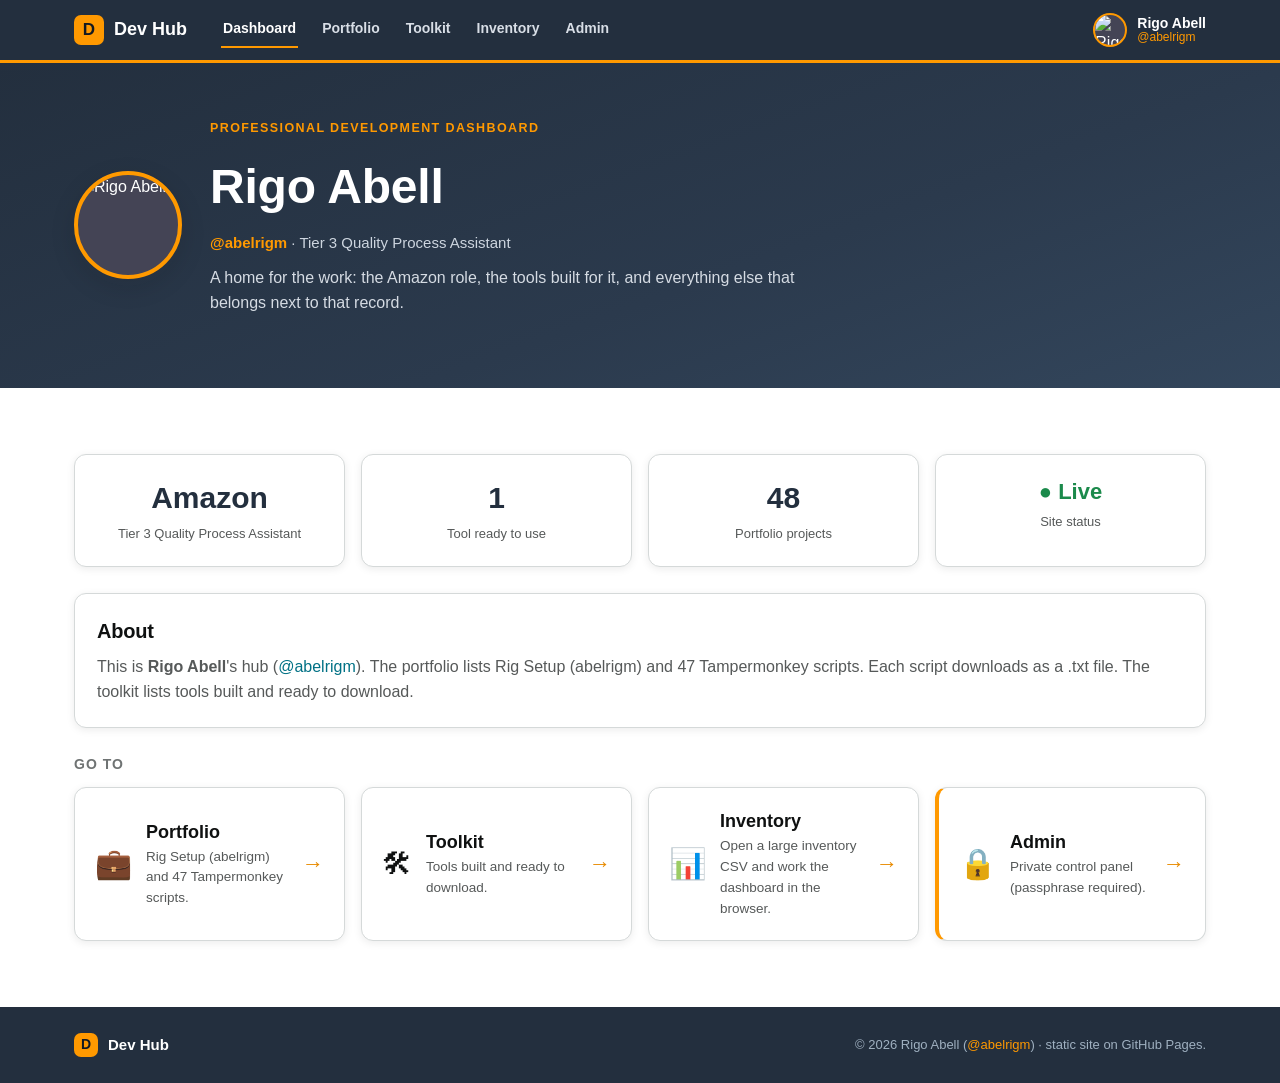
==== docs/index.html @ 84f54b4e "Remove duplicate and older Tampermonkey scripts. Drop the identical FCLM Clock Status Checker export" ====
<!DOCTYPE html>
<html lang="en">
<head>
  <meta charset="UTF-8" />
  <meta name="viewport" content="width=device-width, initial-scale=1.0" />
  <title>Dev Hub &middot; Dashboard</title>
  <meta name="description" content="Work, tools, and notes for Rigo Abell." />
  <link rel="stylesheet" href="assets/styles.css" />
  <link rel="icon" href="data:image/svg+xml,%3Csvg xmlns='http://www.w3.org/2000/svg' viewBox='0 0 100 100'%3E%3Crect width='100' height='100' rx='18' fill='%23232F3E'/%3E%3Ctext x='50' y='68' font-size='58' text-anchor='middle' fill='%23FF9900' font-family='Arial'%3ED%3C/text%3E%3C/svg%3E" />
</head>
<body data-page="index">
  <header class="topnav">
    <div class="topnav-inner">
      <a class="brand" href="index.html"><span class="brand-badge">D</span><span class="brand-text">Dev&nbsp;Hub</span></a>
      <nav class="topnav-links" aria-label="Primary">
        <a data-nav="index" href="index.html">Dashboard</a>
        <a data-nav="portfolio" href="portfolio.html">Portfolio</a>
        <a data-nav="toolkit" href="toolkit.html">Toolkit</a>
        <a data-nav="inventory" href="inventory/">Inventory</a>
        <a data-nav="admin" href="admin.html">Admin</a>
      </nav>
      <div class="identity">
        <img class="id-avatar" data-avatar alt="" />
        <span class="id-meta"><span id="id-name" class="id-name"></span><a id="id-login" class="id-login" href="#" target="_blank" rel="noopener"></a></span>
      </div>
    </div>
  </header>

  <main>
    <section class="dash-hero">
      <div class="container dash-hero-inner">
        <img class="dash-avatar" data-avatar alt="" />
        <div class="dash-id">
          <p class="eyebrow">Professional development dashboard</p>
          <h1><span data-text="name"></span></h1>
          <p class="dash-sub"><a data-href="login" target="_blank" rel="noopener"><span data-text="login"></span></a>
            &middot; <span data-text="role"></span></p>
          <p class="dash-blurb">
            A home for the work: the Amazon role, the tools built for it, and
            everything else that belongs next to that record.
          </p>
        </div>
      </div>
    </section>

    <section class="section">
      <div class="container">
        <div class="quicknums">
          <div class="qn"><span class="qn-num">Amazon</span><span class="qn-label"><span data-text="role"></span></span></div>
          <div class="qn"><span class="qn-num">1</span><span class="qn-label">Tool ready to use</span></div>
          <div class="qn"><span class="qn-num">48</span><span class="qn-label">Portfolio projects</span></div>
          <div class="qn"><span class="qn-num qn-live">&#9679; Live</span><span class="qn-label">Site status</span></div>
        </div>

        <div class="dash-about card">
          <h2>About</h2>
          <p>
            This is <strong data-text="name"></strong>'s hub (<span data-text="login"></span>).
            The portfolio lists Rig Setup (abelrigm) and 47 Tampermonkey scripts. Each script
            downloads as a .txt file. The toolkit lists tools built and ready to
            download.
          </p>
        </div>

        <h2 class="navcards-title">Go to</h2>
        <div class="navcards">
          <a class="navcard" href="portfolio.html">
            <span class="navcard-icon">&#128188;</span>
            <span class="navcard-body"><span class="navcard-name">Portfolio</span>
              <span class="navcard-desc">Rig Setup (abelrigm) and 47 Tampermonkey scripts.</span></span>
            <span class="navcard-go">&rarr;</span>
          </a>
          <a class="navcard" href="toolkit.html">
            <span class="navcard-icon">&#128736;</span>
            <span class="navcard-body"><span class="navcard-name">Toolkit</span>
              <span class="navcard-desc">Tools built and ready to download.</span></span>
            <span class="navcard-go">&rarr;</span>
          </a>
          <a class="navcard" href="inventory/">
            <span class="navcard-icon">&#128202;</span>
            <span class="navcard-body"><span class="navcard-name">Inventory</span>
              <span class="navcard-desc">Open a large inventory CSV and work the dashboard in the browser.</span></span>
            <span class="navcard-go">&rarr;</span>
          </a>
          <a class="navcard navcard-admin" href="admin.html">
            <span class="navcard-icon">&#128274;</span>
            <span class="navcard-body"><span class="navcard-name">Admin</span>
              <span class="navcard-desc">Private control panel (passphrase required).</span></span>
            <span class="navcard-go">&rarr;</span>
          </a>
        </div>
      </div>
    </section>
  </main>

  <footer class="footer">
    <div class="container footer-inner">
      <span class="brand small"><span class="brand-badge">D</span> Dev Hub</span>
      <span class="footer-note">&copy; <span id="year"></span> <span data-text="name"></span> (<span data-text="login"></span>) &middot; static site on GitHub Pages.</span>
    </div>
  </footer>

  <script src="assets/config.js"></script>
  <script src="assets/site.js"></script>
</body>
</html>
---- docs/assets/styles.css ----
:root {
  /* Amazon-corporate palette */
  --ink: #232f3e;          /* squid ink navy */
  --ink-2: #37475a;
  --ink-3: #131a22;
  --orange: #ff9900;
  --orange-600: #e88b00;
  --orange-050: #fff3e0;
  --link: #007185;
  --link-hover: #c7511f;
  --text: #0f1111;
  --muted: #565959;
  --muted-2: #6f7373;
  --line: #d5d9d9;
  --line-2: #e7e9ec;
  --bg: #ffffff;
  --band: #f5f7fa;
  --band-2: #eef1f5;
  --shadow: 0 2px 8px rgba(15, 17, 17, 0.08);
  --shadow-lg: 0 8px 26px rgba(15, 17, 17, 0.12);
  --radius: 12px;
  --maxw: 1180px;
  --font: "Amazon Ember", "Ember", -apple-system, BlinkMacSystemFont, "Segoe UI", Roboto, Helvetica, Arial, sans-serif;
}

* { box-sizing: border-box; }
html { scroll-behavior: smooth; scroll-padding-top: 72px; }
body {
  margin: 0; background: var(--bg); color: var(--text);
  font-family: var(--font); line-height: 1.55; -webkit-font-smoothing: antialiased;
}
h1, h2, h3 { color: var(--text); letter-spacing: -0.2px; }
a { color: var(--link); text-decoration: none; }
a:hover { color: var(--link-hover); text-decoration: underline; }
code {
  font-family: ui-monospace, SFMono-Regular, Menlo, Consolas, monospace;
  background: var(--band-2); padding: 1px 6px; border-radius: 5px; font-size: 0.9em; color: #232f3e;
}
.container { max-width: var(--maxw); margin: 0 auto; padding: 0 24px; }

/* Top nav */
.topnav { position: sticky; top: 0; z-index: 50; background: var(--ink); color: #fff; border-bottom: 3px solid var(--orange); }
.topnav-inner { max-width: var(--maxw); margin: 0 auto; padding: 0 24px; height: 60px; display: flex; align-items: center; gap: 24px; }
.brand { display: flex; align-items: center; gap: 10px; color: #fff; font-weight: 700; font-size: 18px; }
.brand:hover { color: #fff; text-decoration: none; }
.brand-badge {
  display: inline-grid; place-items: center; width: 30px; height: 30px; border-radius: 7px;
  background: var(--orange); color: var(--ink-3); font-weight: 800; font-size: 17px;
}
.brand.small { color: var(--text); font-size: 15px; }
.brand.small .brand-badge { width: 24px; height: 24px; font-size: 14px; }
.topnav-links { display: flex; gap: 22px; margin-left: 10px; }
.topnav-links a { color: #d8dee6; font-size: 14px; font-weight: 600; padding: 6px 2px; border-bottom: 2px solid transparent; }
.topnav-links a:hover { color: #fff; text-decoration: none; border-bottom-color: var(--orange); }
.topnav-links a.active { color: #fff; border-bottom-color: var(--orange); }
.topnav-actions { margin-left: auto; display: flex; align-items: center; gap: 16px; }
.link-muted { color: #d8dee6; font-size: 14px; font-weight: 600; }
.link-muted:hover { color: #fff; text-decoration: none; }

/* Buttons */
.btn {
  display: inline-flex; align-items: center; justify-content: center; gap: 8px;
  font-family: var(--font); font-size: 15px; font-weight: 600; cursor: pointer;
  padding: 11px 20px; border-radius: 999px; border: 1px solid transparent;
  transition: background .15s ease, border-color .15s ease, box-shadow .15s ease, transform .05s ease;
  white-space: nowrap;
}
.btn:hover { text-decoration: none; }
.btn:active { transform: translateY(1px); }
.btn:disabled { opacity: .5; cursor: not-allowed; }
.btn-sm { padding: 8px 14px; font-size: 13.5px; }
.btn-lg { padding: 16px 28px; font-size: 18px; font-weight: 800; }
.btn-primary { background: var(--orange); color: var(--ink-3); border-color: var(--orange-600); box-shadow: var(--shadow); }
.btn-primary:hover { background: var(--orange-600); color: var(--ink-3); }
.btn-secondary { background: #fff; color: var(--ink); border-color: #fff; }
.btn-secondary:hover { background: #f0f2f5; color: var(--ink); }
.btn-outline { background: #fff; color: var(--ink); border-color: var(--line); box-shadow: var(--shadow); }
.btn-outline:hover { border-color: var(--ink-2); color: var(--ink); }

/* Hero */
.hero { background: linear-gradient(160deg, #232f3e 0%, #2b3a4d 60%, #33465c 100%); color: #fff; }
.hero-inner { max-width: var(--maxw); margin: 0 auto; padding: 74px 24px 64px; }
.eyebrow { color: var(--orange); font-weight: 700; text-transform: uppercase; letter-spacing: 1.4px; font-size: 12.5px; margin: 0 0 14px; }
.hero h1 { color: #fff; font-size: clamp(34px, 5.4vw, 60px); line-height: 1.04; margin: 0 0 16px; font-weight: 800; }
.lede { color: #d5dbe3; font-size: clamp(16px, 2vw, 20px); max-width: 680px; margin: 0 0 28px; }
.hero-actions { display: flex; gap: 14px; flex-wrap: wrap; }
.hero-metrics { display: grid; grid-template-columns: repeat(4, minmax(0, 1fr)); gap: 20px; margin: 48px 0 0; padding: 0; max-width: 720px; }
.hero-metrics div { border-left: 3px solid var(--orange); padding-left: 14px; }
.hero-metrics dt { font-size: 30px; font-weight: 800; color: #fff; }
.hero-metrics dd { margin: 2px 0 0; color: #b9c2cd; font-size: 13px; }

/* Sections / bands */
.section { padding: 66px 0; }
.band { padding: 66px 0; background: var(--band); border-top: 1px solid var(--line-2); border-bottom: 1px solid var(--line-2); }
.section-head { margin-bottom: 30px; }
.section-head.center { text-align: center; }
.kicker { display: inline-block; color: var(--orange-600); font-weight: 800; text-transform: uppercase; letter-spacing: 1.2px; font-size: 12px; margin-bottom: 8px; }
.section-head h2 { font-size: clamp(24px, 3.2vw, 34px); margin: 0 0 8px; font-weight: 800; }
.section-head p { color: var(--muted); margin: 0; max-width: 720px; }
.section-head.center p { margin: 0 auto; }

/* Audience triad */
.audience-grid { display: grid; grid-template-columns: repeat(auto-fit, minmax(260px, 1fr)); gap: 18px; }
.audience-card { background: #fff; border: 1px solid var(--line); border-radius: var(--radius); padding: 24px; box-shadow: var(--shadow); transition: box-shadow .15s ease, transform .12s ease; }
.audience-card:hover { box-shadow: var(--shadow-lg); transform: translateY(-2px); }
.au-icon { font-size: 26px; display: inline-block; margin-bottom: 8px; }
.audience-card h3 { margin: 0 0 6px; font-size: 19px; }
.audience-card p { color: var(--muted); font-size: 14.5px; margin: 0 0 14px; }
.link-cta { font-weight: 700; color: var(--link); }

/* Projects */
.project-grid { display: grid; grid-template-columns: repeat(auto-fill, minmax(300px, 1fr)); gap: 18px; }
.project-card { background: #fff; border: 1px solid var(--line); border-radius: var(--radius); padding: 22px; box-shadow: var(--shadow); transition: box-shadow .15s ease, transform .12s ease; }
.project-card:hover { box-shadow: var(--shadow-lg); transform: translateY(-2px); }
.project-card.featured { border-color: var(--orange); box-shadow: 0 0 0 2px var(--orange-050) inset, var(--shadow); }
.project-head { display: flex; align-items: center; justify-content: space-between; margin-bottom: 12px; }
.project-icon { font-size: 28px; }
.project-card h3 { margin: 0 0 8px; font-size: 20px; }
.project-desc { color: var(--muted); font-size: 14.5px; margin: 0 0 14px; }
.impact { margin: 0 0 16px; padding-left: 18px; color: var(--muted); font-size: 14px; }
.impact li { margin: 3px 0; }
.impact strong { color: var(--text); }
.project-actions { display: flex; gap: 10px; }
.status { font-size: 11px; font-weight: 800; letter-spacing: .5px; text-transform: uppercase; padding: 4px 10px; border-radius: 999px; border: 1px solid transparent; }
.status-live { background: #e6f4ea; color: #1b8a4b; border-color: #b7e1c6; }
.status-progress { background: var(--orange-050); color: #b25e00; border-color: #ffd699; }
.status-planned { background: #eef1f5; color: var(--muted); border-color: var(--line); }

/* Milestones */
.milestones { margin-top: 42px; background: #fff; border: 1px solid var(--line); border-radius: var(--radius); padding: 24px; box-shadow: var(--shadow); }
.milestones h3 { margin: 0 0 16px; font-size: 18px; }
.timeline { list-style: none; margin: 0; padding: 0; }
.timeline li { display: flex; gap: 14px; padding: 0 0 18px 4px; position: relative; }
.timeline li:not(:last-child)::before { content: ""; position: absolute; left: 8px; top: 16px; bottom: 0; width: 2px; background: var(--line); }
.tl-dot { flex: 0 0 auto; width: 14px; height: 14px; border-radius: 50%; background: var(--orange); margin-top: 3px; z-index: 1; box-shadow: 0 0 0 3px var(--orange-050); }
.timeline strong { display: block; font-size: 15px; }
.timeline p { margin: 2px 0 0; color: var(--muted); font-size: 14px; }

/* Setup builder */
.card { background: #fff; border: 1px solid var(--line); border-radius: var(--radius); box-shadow: var(--shadow); }
.setup { padding: 20px; }
.install-optional { color: var(--muted); font-size: 13px; margin: 0 2px 8px; }
.work-block { margin-bottom: 32px; }
.portfolio-section { padding-top: 28px; }
.project-item { scroll-margin-top: 76px; background: #fff; border: 1px solid var(--line); border-radius: 12px; box-shadow: var(--shadow); overflow: hidden; }
.project-item.is-open { border-color: var(--orange); box-shadow: 0 0 0 2px var(--orange-050), var(--shadow); }
.project-detail { display: none; padding: 8px 18px 20px; border-top: 1px solid var(--line-2); background: #fff; }
.project-item.is-open .project-detail { display: block; }
.project-detail .rig-panel, .project-detail .setup { margin-top: 12px; }
.project-detail .rig-panel { padding: 8px 0 0; }
.project-detail .setup { padding: 8px 0 0; }
.project-rows { display: flex; flex-direction: column; gap: 10px; }
.project-row {
  display: flex; align-items: center; gap: 16px; width: 100%; text-align: left;
  background: var(--band); border: 0; border-radius: 0; padding: 16px 18px;
  cursor: pointer; font-family: inherit; color: inherit;
}
.project-item.is-open .project-row { background: #fff; }
.project-doc-head { display: flex; align-items: flex-start; justify-content: space-between; gap: 16px; flex-wrap: wrap; }
.project-doc-head h2 { margin: 0 0 6px; font-size: 28px; }
.project-doc-head p { margin: 0; color: var(--muted); max-width: 640px; }
.project-deps { border-top: 1px solid var(--line-2); padding-top: 8px; }
.project-row:hover { background: #eef2f6; }
.project-item.is-open .project-row:hover { background: #fff; }
.project-row-body { flex: 1; min-width: 0; display: flex; flex-direction: column; gap: 2px; }
.project-search { margin: 0 0 8px; }
.project-search input {
  width: 100%; background: #fff; border: 1px solid var(--line); color: var(--text);
  border-radius: 8px; padding: 10px 12px; font-size: 14px; outline: none; font-family: var(--font);
}
.project-search input:focus { border-color: var(--ink-2); box-shadow: 0 0 0 3px rgba(35,47,62,0.08); }
.project-count { margin: 0 0 12px; color: var(--muted); font-size: 13px; }
.project-cat {
  display: block; font-size: 11px; font-weight: 800; letter-spacing: 0.08em;
  text-transform: uppercase; color: var(--orange-600);
}
.project-item.is-filtered { display: none; }
.project-row-name { font-weight: 800; font-size: 18px; }
.project-row-desc { color: var(--muted); font-size: 14px; }
.script-meta { display: grid; gap: 10px; margin: 18px 0 0; }
.script-meta div { display: grid; grid-template-columns: 88px 1fr; gap: 12px; }
.script-meta dt { margin: 0; color: var(--muted-2); font-size: 12px; font-weight: 800; letter-spacing: 0.06em; text-transform: uppercase; }
.script-meta dd { margin: 0; color: var(--text); }
.script-download { margin-top: 22px; display: flex; flex-direction: column; align-items: flex-start; gap: 8px; }
.script-download-note { margin: 0; color: var(--muted); font-size: 13px; max-width: 520px; }
.project-row-go { flex: 0 0 auto; width: 22px; height: 22px; display: grid; place-items: center; }
.project-row-go::before {
  content: ""; width: 8px; height: 8px; border-right: 2.5px solid var(--orange-600); border-bottom: 2.5px solid var(--orange-600);
  transform: rotate(45deg) translateY(-2px); transition: transform .15s ease;
}
.project-item.is-open .project-row-go::before { transform: rotate(-135deg) translateY(-2px); }
.project-empty { color: var(--muted); margin: 18px 0 0; }
.work-block h2 { margin: 0 0 6px; font-size: 22px; }
.work-lead { margin: 0 0 14px; color: var(--muted); max-width: 720px; }
.rig-howto { margin: 8px 0 0; padding-left: 18px; color: var(--text); }
.rig-howto li { margin: 0 0 8px; }
.port-tabs { display: inline-flex; background: var(--band); border: 1px solid var(--line); border-radius: 999px; padding: 4px; gap: 4px; margin: 0 0 18px; }
.port-tab { border: 0; background: transparent; color: var(--muted); padding: 8px 16px; border-radius: 999px; font-weight: 700; font-size: 14px; cursor: pointer; font-family: var(--font); }
.port-tab:hover { color: var(--text); }
.port-tab.active { background: var(--ink); color: #fff; }
.rig-panel {
  display: grid; grid-template-columns: minmax(0, 1.1fr) minmax(280px, 0.9fr);
  gap: 32px; align-items: center; padding: 32px 36px; width: 100%;
}
.rig-panel h2 { margin: 0 0 8px; font-size: 32px; }
.rig-lead { margin: 0; color: var(--muted); font-size: 16px; max-width: 420px; }
.rig-actions { display: flex; flex-direction: column; align-items: flex-start; gap: 16px; }
.rig-next { width: 100%; }
.rig-next-label {
  display: block; margin-bottom: 8px; color: var(--muted-2);
  font-size: 12px; font-weight: 700; letter-spacing: 0.8px; text-transform: uppercase;
}
.rig-command {
  display: block; margin: 0; background: var(--ink); color: #fff;
  border-radius: 10px; padding: 14px 16px;
  font-family: ui-monospace, SFMono-Regular, Menlo, Consolas, monospace;
  font-size: 15px; font-weight: 600; line-height: 1.4;
}
.setup-controls { display: flex; align-items: center; gap: 14px; flex-wrap: wrap; }
.os-toggle { display: inline-flex; background: var(--band); border: 1px solid var(--line); border-radius: 999px; padding: 4px; gap: 4px; }
.os-btn { border: 0; background: transparent; color: var(--muted); padding: 8px 15px; border-radius: 999px; font-weight: 700; font-size: 13px; cursor: pointer; font-family: var(--font); }
.os-btn:hover { color: var(--text); }
.os-btn.active { background: var(--ink); color: #fff; }
.setup-search { flex: 1; min-width: 200px; }
#tool-search { width: 100%; background: #fff; border: 1px solid var(--line); color: var(--text); border-radius: 8px; padding: 10px 12px; font-size: 14px; outline: none; font-family: var(--font); }
#tool-search:focus { border-color: var(--ink-2); box-shadow: 0 0 0 3px rgba(35,47,62,0.08); }
.setup-buttons { display: flex; gap: 8px; }
.os-note { color: var(--muted); font-size: 13px; margin: 12px 2px 0; min-height: 18px; }

.tool-catalog { margin-top: 8px; }
.loading { color: var(--muted); padding: 30px 0; text-align: center; }
.cat-block { margin-top: 22px; }
.cat-block h4 { font-size: 12px; text-transform: uppercase; letter-spacing: 1px; color: var(--muted-2); margin: 0 0 10px; padding-bottom: 6px; border-bottom: 1px solid var(--line-2); }
.tool-grid { display: grid; grid-template-columns: repeat(auto-fill, minmax(240px, 1fr)); gap: 10px; }
.tool {
  display: flex; align-items: flex-start; gap: 10px; background: #fff;
  border: 1px solid var(--line); border-radius: 10px; padding: 11px 12px; cursor: pointer;
  transition: border-color .15s ease, background .15s ease, box-shadow .15s ease;
}
.tool:hover { border-color: var(--ink-2); box-shadow: var(--shadow); }
.tool.selected { border-color: var(--orange); background: var(--orange-050); }
.tool.unavailable { opacity: .45; }
.tool input { margin-top: 3px; width: 16px; height: 16px; accent-color: var(--orange); }
.tool .t-icon { font-size: 18px; }
.tool .t-body { min-width: 0; }
.tool .t-name { font-weight: 700; font-size: 14px; display: block; }
.tool .t-desc { color: var(--muted); font-size: 12px; display: block; }

/* Output */
.output { margin-top: 22px; border-top: 1px solid var(--line-2); padding-top: 18px; }
.output-head { display: flex; align-items: flex-start; justify-content: space-between; gap: 14px; flex-wrap: wrap; }
.output-head h3 { margin: 0; font-size: 18px; }
.output-sub { color: var(--muted); font-size: 13px; margin: 4px 0 0; }
.output-actions { display: flex; gap: 8px; }
.script-preview {
  margin: 14px 0 0; background: var(--ink-3); border: 1px solid var(--ink); border-radius: 10px;
  padding: 16px; overflow: auto; max-height: 380px; color: #e6edf3;
  font-family: ui-monospace, SFMono-Regular, Menlo, Consolas, monospace; font-size: 12.5px; line-height: 1.55; white-space: pre;
}
.output-foot { color: var(--muted); font-size: 13px; margin-top: 12px; }

/* About + footer */
.about p { color: var(--muted); max-width: 780px; font-size: 15.5px; }
.footer { background: var(--ink); color: #cfd6de; margin-top: 0; }
.footer-inner { display: flex; align-items: center; justify-content: space-between; gap: 12px; padding: 26px 24px; }
.footer .brand.small { color: #fff; }
.footer-note { color: #9fb0c0; font-size: 13px; }

/* Toast */
.toast {
  position: fixed; bottom: 24px; left: 50%; transform: translateX(-50%);
  background: var(--ink); color: #fff; padding: 12px 18px; border-radius: 10px;
  box-shadow: var(--shadow-lg); z-index: 60; opacity: 0; pointer-events: none;
  transition: opacity .2s ease, transform .2s ease;
}
.toast.show { opacity: 1; transform: translateX(-50%) translateY(-4px); }

/* Identity in the top nav */
.identity { margin-left: auto; display: flex; align-items: center; gap: 10px; color: #fff; }
.identity:hover { text-decoration: none; }
.id-avatar { width: 34px; height: 34px; border-radius: 50%; border: 2px solid var(--orange); object-fit: cover; background: #445; }
.id-meta { display: flex; flex-direction: column; line-height: 1.15; }
.id-name { font-weight: 700; font-size: 14px; color: #fff; }
.id-login { font-size: 12px; color: var(--orange); }
.id-login:hover { color: #ffc14d; }
.page-hero a, .footer-note a { color: var(--orange); }
.page-hero a:hover, .footer-note a:hover { color: #ffc14d; }

.hidden { display: none !important; }
.eyebrow { color: var(--orange); font-weight: 700; text-transform: uppercase; letter-spacing: 1.4px; font-size: 12.5px; margin: 0 0 12px; }

/* Page hero (secondary pages) */
.page-hero { background: linear-gradient(160deg, #232f3e 0%, #2b3a4d 100%); color: #fff; padding: 48px 0 40px; }
.page-hero h1 { color: #fff; font-size: clamp(28px, 4vw, 44px); margin: 0 0 10px; font-weight: 800; }
.page-hero-sub { color: #d5dbe3; max-width: 720px; margin: 0; font-size: 16px; }
.page-hero .eyebrow { margin-bottom: 10px; }

/* Dashboard hero */
.dash-hero { background: linear-gradient(160deg, #232f3e 0%, #2b3a4d 60%, #33465c 100%); color: #fff; padding: 56px 0; }
.dash-hero-inner { display: flex; align-items: center; gap: 28px; flex-wrap: wrap; }
.dash-avatar { width: 108px; height: 108px; border-radius: 50%; border: 4px solid var(--orange); object-fit: cover; box-shadow: var(--shadow-lg); background: #445; }
.dash-id h1 { color: #fff; font-size: clamp(30px, 4.6vw, 48px); margin: 0 0 6px; font-weight: 800; }
.dash-sub { color: #cdd5df; margin: 0 0 12px; font-size: 15px; }
.dash-sub a { color: var(--orange); font-weight: 700; }
.dash-blurb { color: #d5dbe3; max-width: 620px; margin: 0 0 16px; }
/* Quick numbers */
.quicknums { display: grid; grid-template-columns: repeat(4, minmax(0,1fr)); gap: 16px; }
.qn { background: #fff; border: 1px solid var(--line); border-radius: var(--radius); padding: 20px; box-shadow: var(--shadow); text-align: center; }
.qn-num { display: block; font-size: 30px; font-weight: 800; color: var(--ink); }
.qn-num.qn-live { color: #1b8a4b; font-size: 22px; }
.qn-label { color: var(--muted); font-size: 13px; }

/* Dashboard about + nav cards */
.dash-about { padding: 22px; margin: 26px 0; }
.dash-about h2 { margin: 0 0 8px; font-size: 20px; }
.dash-about p { color: var(--muted); margin: 0; }
.navcards-title { font-size: 14px; text-transform: uppercase; letter-spacing: 1px; color: var(--muted-2); margin: 8px 0 12px; }
.navcards { display: grid; grid-template-columns: repeat(auto-fit, minmax(260px, 1fr)); gap: 16px; }
.navcard { display: flex; align-items: center; gap: 14px; background: #fff; border: 1px solid var(--line); border-radius: var(--radius); padding: 20px; box-shadow: var(--shadow); color: var(--text); transition: box-shadow .15s ease, transform .12s ease, border-color .15s ease; }
.navcard:hover { box-shadow: var(--shadow-lg); transform: translateY(-2px); border-color: var(--ink-2); text-decoration: none; color: var(--text); }
.navcard-icon { font-size: 30px; }
.navcard-body { flex: 1; display: flex; flex-direction: column; }
.navcard-name { font-weight: 800; font-size: 18px; }
.navcard-desc { color: var(--muted); font-size: 13.5px; }
.navcard-go { font-size: 22px; color: var(--orange-600); font-weight: 800; }
.navcard-admin { border-left: 4px solid var(--orange); }

/* Admin */
.admin-gate { max-width: 520px; margin: 0 auto; padding: 34px; text-align: center; }
.lock-emoji { font-size: 40px; display: block; margin-bottom: 6px; }
.admin-gate h2 { margin: 0 0 16px; }
#admin-form { display: flex; gap: 10px; justify-content: center; flex-wrap: wrap; }
#admin-pass { flex: 1; min-width: 220px; background: #fff; border: 1px solid var(--line); border-radius: 8px; padding: 11px 12px; font-size: 15px; font-family: var(--font); }
#admin-pass:focus { border-color: var(--ink-2); box-shadow: 0 0 0 3px rgba(35,47,62,0.08); outline: none; }
.admin-error { color: #c7511f; font-weight: 700; min-height: 20px; margin: 12px 0 0; }
.admin-panel { }
.admin-bar { display: flex; align-items: center; justify-content: space-between; margin-bottom: 18px; }
.admin-ok { color: #1b8a4b; font-weight: 800; }
.admin-grid { display: grid; grid-template-columns: repeat(auto-fill, minmax(200px, 1fr)); gap: 14px; }
.admin-tile { display: flex; align-items: center; gap: 12px; background: #fff; border: 1px solid var(--line); border-radius: var(--radius); padding: 18px; box-shadow: var(--shadow); font-weight: 700; color: var(--text); transition: box-shadow .15s ease, transform .12s ease, border-color .15s ease; }
.admin-tile span { font-size: 22px; }
.admin-tile:hover { box-shadow: var(--shadow-lg); transform: translateY(-2px); border-color: var(--ink-2); text-decoration: none; color: var(--text); }
.admin-notes { margin-top: 20px; padding: 20px; }
.admin-notes-head { display: flex; align-items: center; justify-content: space-between; }
.admin-notes-head h3 { margin: 0; }
.notes-status { color: #1b8a4b; font-size: 13px; }
.notes-hint { color: var(--muted); font-size: 13px; margin: 4px 0 10px; }
#admin-notes { width: 100%; border: 1px solid var(--line); border-radius: 10px; padding: 12px; font-family: ui-monospace, Menlo, monospace; font-size: 14px; resize: vertical; }
#admin-notes:focus { border-color: var(--ink-2); box-shadow: 0 0 0 3px rgba(35,47,62,0.08); outline: none; }

@media (max-width: 780px) {
  .topnav-inner { height: auto; min-height: 60px; flex-wrap: wrap; padding-top: 8px; padding-bottom: 8px; }
  .topnav-links { order: 3; flex: 1 0 100%; margin: 2px 0 0; overflow-x: auto; }
  .rig-panel { grid-template-columns: 1fr; padding: 22px; gap: 20px; }
  .rig-panel h2 { font-size: 26px; }
  .hero-metrics { grid-template-columns: repeat(2, 1fr); }
  .quicknums { grid-template-columns: repeat(2, 1fr); }
  .footer-inner { flex-direction: column; align-items: flex-start; }
  .id-meta { display: none; }
}
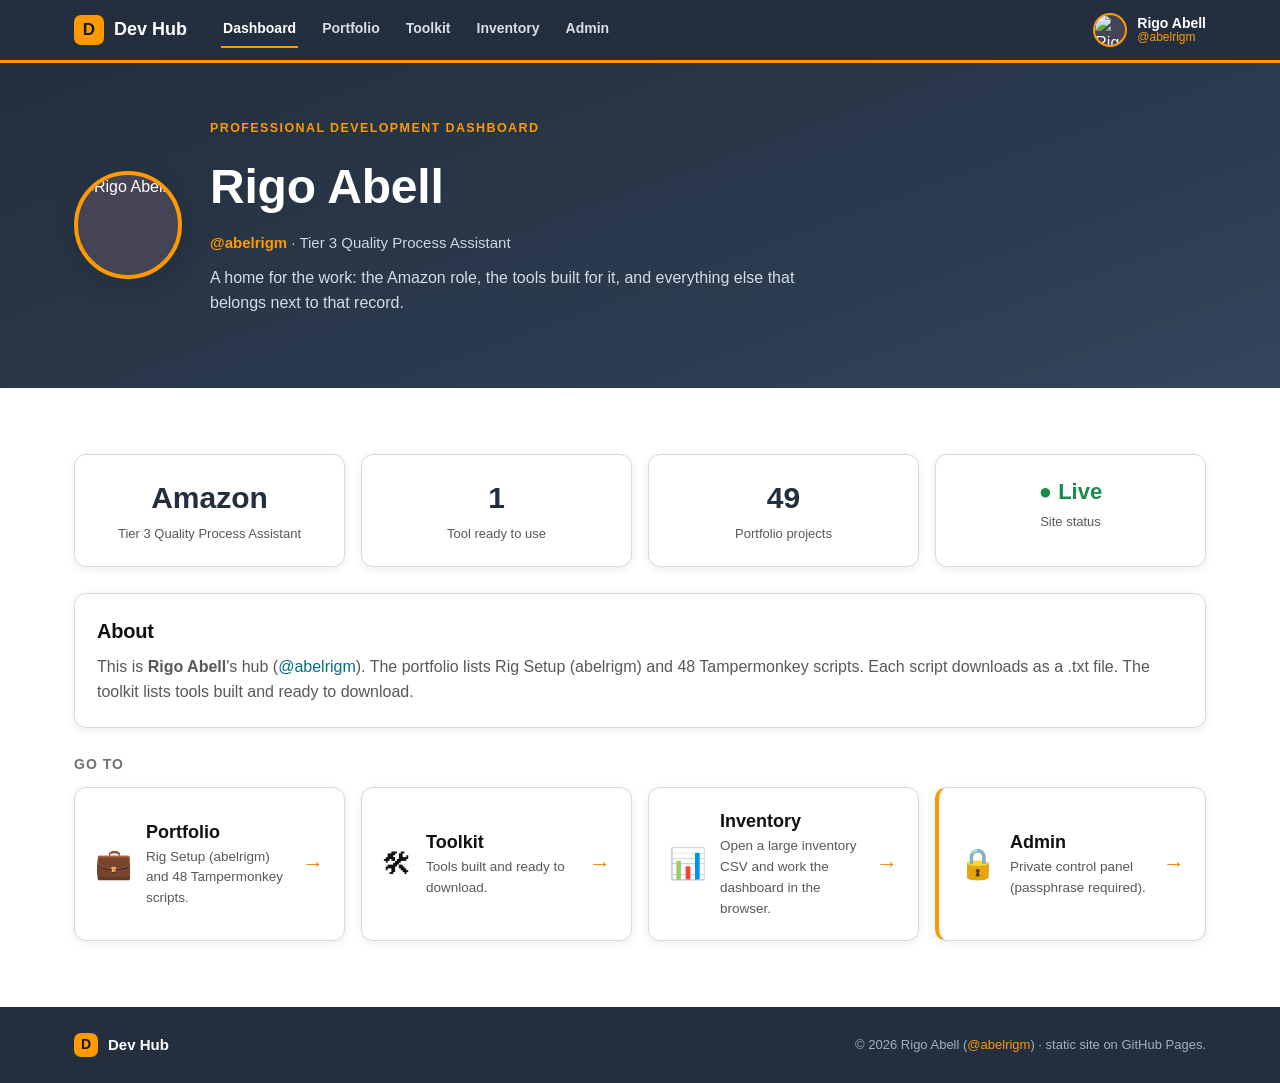
==== commit 02e2219e: "Add a Run button that lists a login's three recent LPNs. The userscript stays on the current page, r" ====
--- a/docs/index.html
+++ b/docs/index.html
@@ -48,7 +48,7 @@
         <div class="quicknums">
           <div class="qn"><span class="qn-num">Amazon</span><span class="qn-label"><span data-text="role"></span></span></div>
           <div class="qn"><span class="qn-num">1</span><span class="qn-label">Tool ready to use</span></div>
-          <div class="qn"><span class="qn-num">48</span><span class="qn-label">Portfolio projects</span></div>
+          <div class="qn"><span class="qn-num">49</span><span class="qn-label">Portfolio projects</span></div>
           <div class="qn"><span class="qn-num qn-live">&#9679; Live</span><span class="qn-label">Site status</span></div>
         </div>
 
@@ -56,7 +56,7 @@
           <h2>About</h2>
           <p>
             This is <strong data-text="name"></strong>'s hub (<span data-text="login"></span>).
-            The portfolio lists Rig Setup (abelrigm) and 47 Tampermonkey scripts. Each script
+            The portfolio lists Rig Setup (abelrigm) and 48 Tampermonkey scripts. Each script
             downloads as a .txt file. The toolkit lists tools built and ready to
             download.
           </p>
@@ -67,7 +67,7 @@
           <a class="navcard" href="portfolio.html">
             <span class="navcard-icon">&#128188;</span>
             <span class="navcard-body"><span class="navcard-name">Portfolio</span>
-              <span class="navcard-desc">Rig Setup (abelrigm) and 47 Tampermonkey scripts.</span></span>
+              <span class="navcard-desc">Rig Setup (abelrigm) and 48 Tampermonkey scripts.</span></span>
             <span class="navcard-go">&rarr;</span>
           </a>
           <a class="navcard" href="toolkit.html">
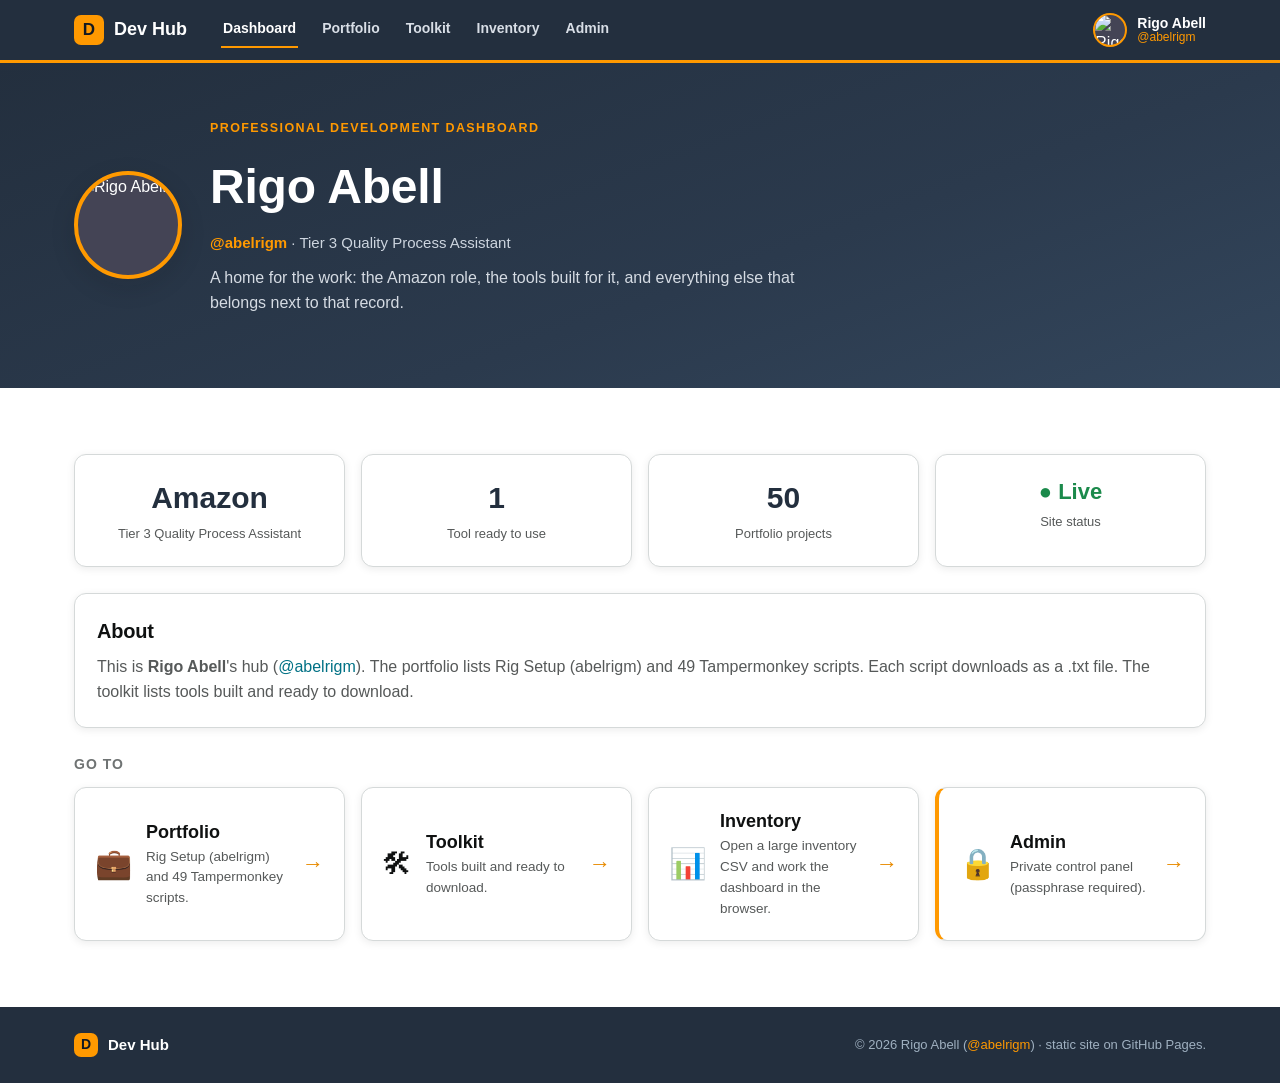
==== commit da8853dd: "Add a laptop-camera userscript that reads 2D barcodes. The panel reads QR, Data Matrix, PDF417, and " ====
--- a/docs/index.html
+++ b/docs/index.html
@@ -48,7 +48,7 @@
         <div class="quicknums">
           <div class="qn"><span class="qn-num">Amazon</span><span class="qn-label"><span data-text="role"></span></span></div>
           <div class="qn"><span class="qn-num">1</span><span class="qn-label">Tool ready to use</span></div>
-          <div class="qn"><span class="qn-num">49</span><span class="qn-label">Portfolio projects</span></div>
+          <div class="qn"><span class="qn-num">50</span><span class="qn-label">Portfolio projects</span></div>
           <div class="qn"><span class="qn-num qn-live">&#9679; Live</span><span class="qn-label">Site status</span></div>
         </div>
 
@@ -56,7 +56,7 @@
           <h2>About</h2>
           <p>
             This is <strong data-text="name"></strong>'s hub (<span data-text="login"></span>).
-            The portfolio lists Rig Setup (abelrigm) and 48 Tampermonkey scripts. Each script
+            The portfolio lists Rig Setup (abelrigm) and 49 Tampermonkey scripts. Each script
             downloads as a .txt file. The toolkit lists tools built and ready to
             download.
           </p>
@@ -67,7 +67,7 @@
           <a class="navcard" href="portfolio.html">
             <span class="navcard-icon">&#128188;</span>
             <span class="navcard-body"><span class="navcard-name">Portfolio</span>
-              <span class="navcard-desc">Rig Setup (abelrigm) and 48 Tampermonkey scripts.</span></span>
+              <span class="navcard-desc">Rig Setup (abelrigm) and 49 Tampermonkey scripts.</span></span>
             <span class="navcard-go">&rarr;</span>
           </a>
           <a class="navcard" href="toolkit.html">
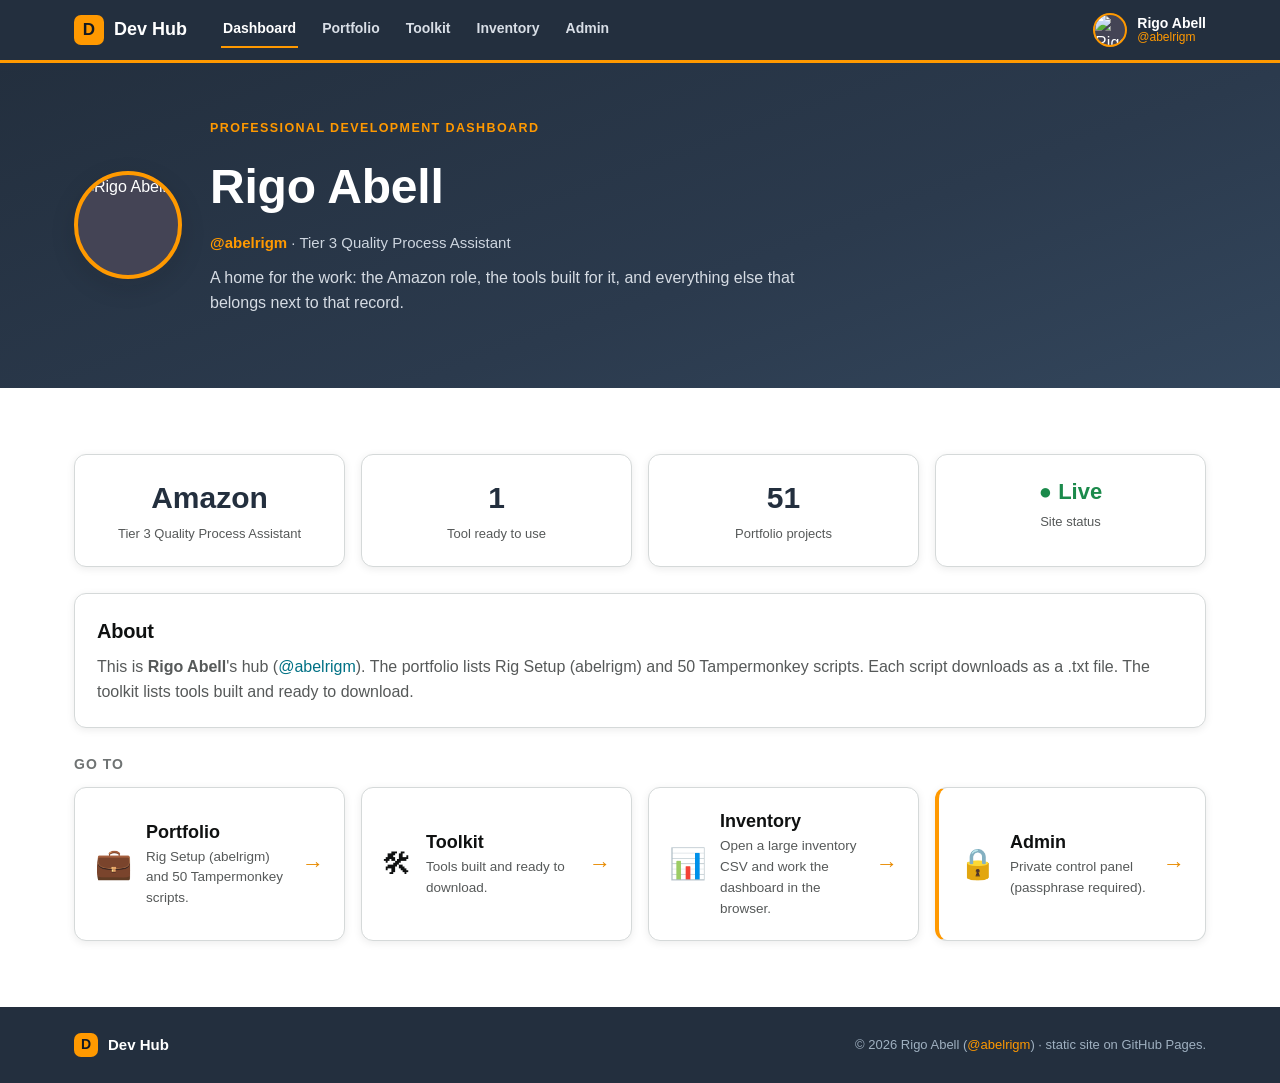
==== commit cd29560a: "Add a Tampermonkey script that skips MAASK and types MEM3. On the MAASK authentication page the scri" ====
--- a/docs/index.html
+++ b/docs/index.html
@@ -48,7 +48,7 @@
         <div class="quicknums">
           <div class="qn"><span class="qn-num">Amazon</span><span class="qn-label"><span data-text="role"></span></span></div>
           <div class="qn"><span class="qn-num">1</span><span class="qn-label">Tool ready to use</span></div>
-          <div class="qn"><span class="qn-num">50</span><span class="qn-label">Portfolio projects</span></div>
+          <div class="qn"><span class="qn-num">51</span><span class="qn-label">Portfolio projects</span></div>
           <div class="qn"><span class="qn-num qn-live">&#9679; Live</span><span class="qn-label">Site status</span></div>
         </div>
 
@@ -56,7 +56,7 @@
           <h2>About</h2>
           <p>
             This is <strong data-text="name"></strong>'s hub (<span data-text="login"></span>).
-            The portfolio lists Rig Setup (abelrigm) and 49 Tampermonkey scripts. Each script
+            The portfolio lists Rig Setup (abelrigm) and 50 Tampermonkey scripts. Each script
             downloads as a .txt file. The toolkit lists tools built and ready to
             download.
           </p>
@@ -67,7 +67,7 @@
           <a class="navcard" href="portfolio.html">
             <span class="navcard-icon">&#128188;</span>
             <span class="navcard-body"><span class="navcard-name">Portfolio</span>
-              <span class="navcard-desc">Rig Setup (abelrigm) and 49 Tampermonkey scripts.</span></span>
+              <span class="navcard-desc">Rig Setup (abelrigm) and 50 Tampermonkey scripts.</span></span>
             <span class="navcard-go">&rarr;</span>
           </a>
           <a class="navcard" href="toolkit.html">
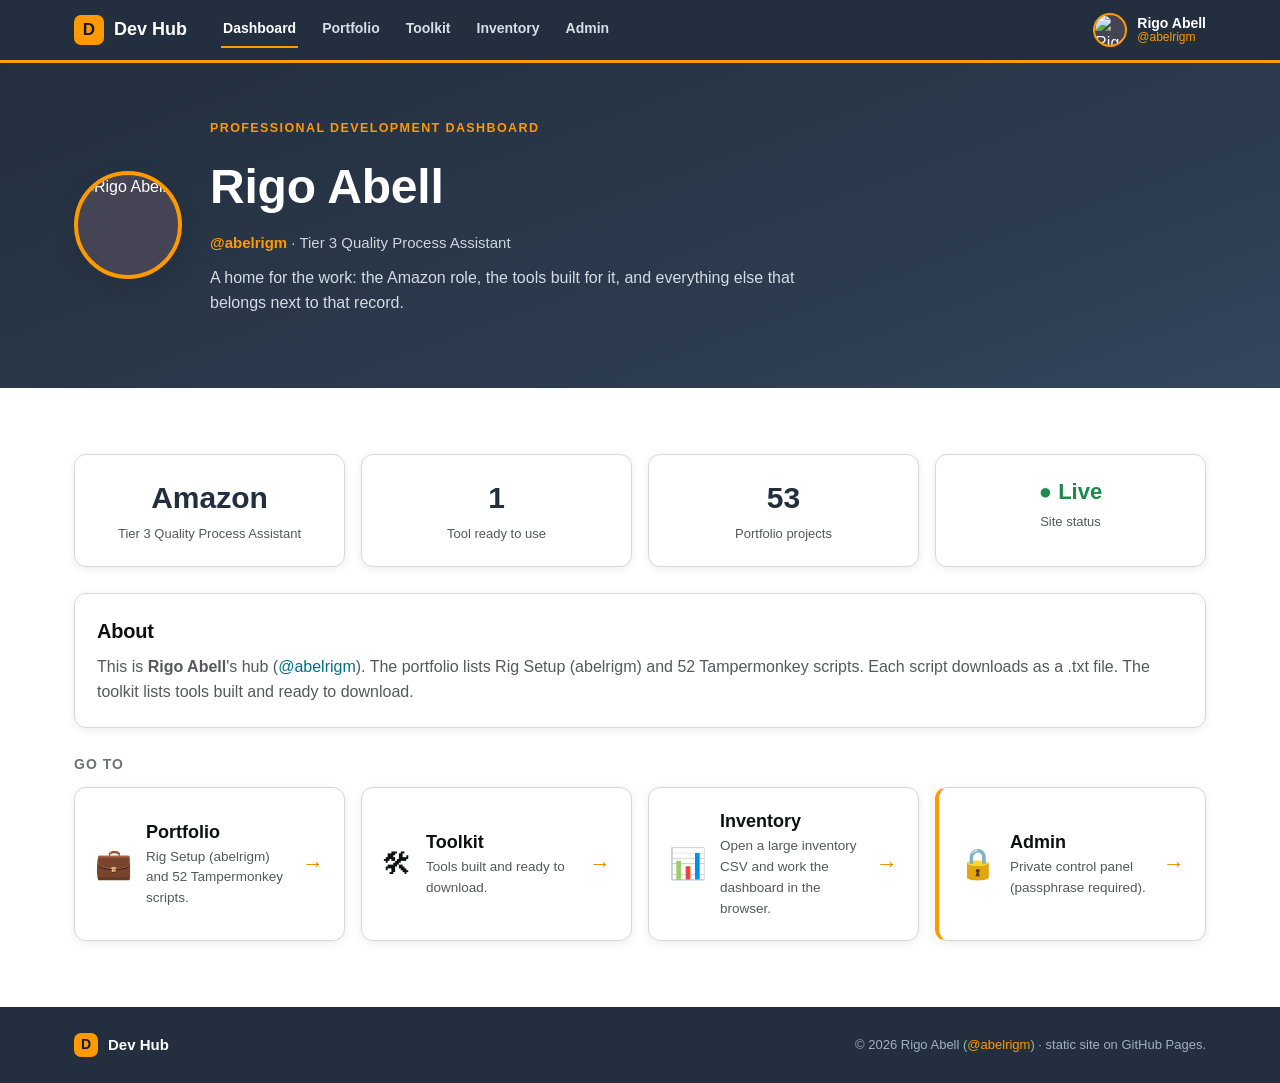
==== commit 937867dc: "Add a Control Tower station roster export. Export stations writes every department and group to a CS" ====
--- a/docs/index.html
+++ b/docs/index.html
@@ -48,7 +48,7 @@
         <div class="quicknums">
           <div class="qn"><span class="qn-num">Amazon</span><span class="qn-label"><span data-text="role"></span></span></div>
           <div class="qn"><span class="qn-num">1</span><span class="qn-label">Tool ready to use</span></div>
-          <div class="qn"><span class="qn-num">51</span><span class="qn-label">Portfolio projects</span></div>
+          <div class="qn"><span class="qn-num">53</span><span class="qn-label">Portfolio projects</span></div>
           <div class="qn"><span class="qn-num qn-live">&#9679; Live</span><span class="qn-label">Site status</span></div>
         </div>
 
@@ -56,7 +56,7 @@
           <h2>About</h2>
           <p>
             This is <strong data-text="name"></strong>'s hub (<span data-text="login"></span>).
-            The portfolio lists Rig Setup (abelrigm) and 50 Tampermonkey scripts. Each script
+            The portfolio lists Rig Setup (abelrigm) and 52 Tampermonkey scripts. Each script
             downloads as a .txt file. The toolkit lists tools built and ready to
             download.
           </p>
@@ -67,7 +67,7 @@
           <a class="navcard" href="portfolio.html">
             <span class="navcard-icon">&#128188;</span>
             <span class="navcard-body"><span class="navcard-name">Portfolio</span>
-              <span class="navcard-desc">Rig Setup (abelrigm) and 50 Tampermonkey scripts.</span></span>
+              <span class="navcard-desc">Rig Setup (abelrigm) and 52 Tampermonkey scripts.</span></span>
             <span class="navcard-go">&rarr;</span>
           </a>
           <a class="navcard" href="toolkit.html">
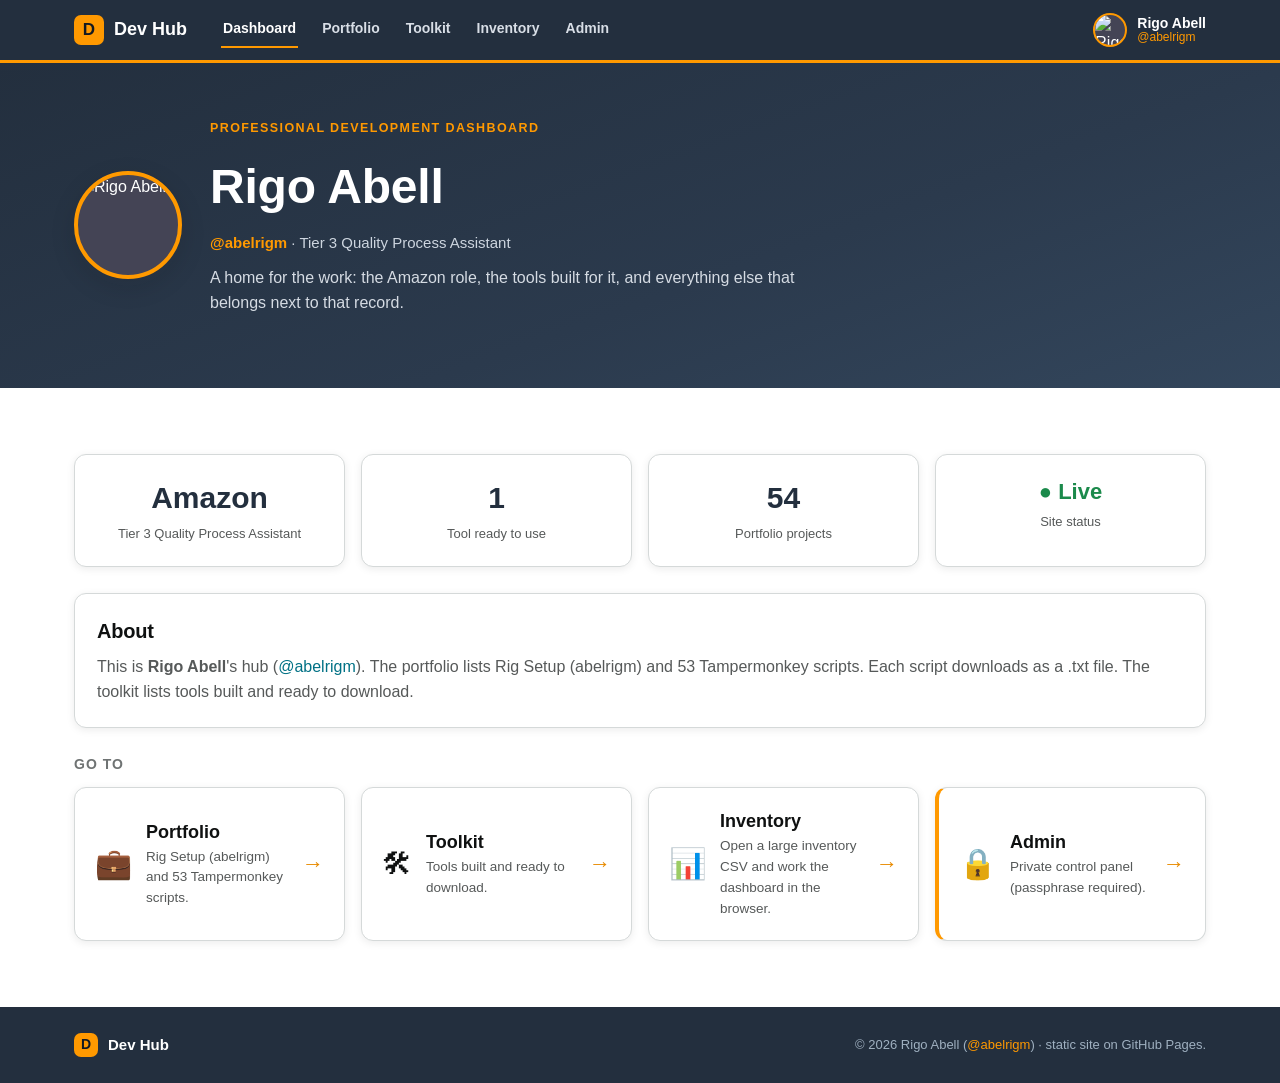
==== commit e856e9ac: "Add a sticker roll that prints a pasted list on the side of the page. Each sticker shows a QR code a" ====
--- a/docs/index.html
+++ b/docs/index.html
@@ -48,7 +48,7 @@
         <div class="quicknums">
           <div class="qn"><span class="qn-num">Amazon</span><span class="qn-label"><span data-text="role"></span></span></div>
           <div class="qn"><span class="qn-num">1</span><span class="qn-label">Tool ready to use</span></div>
-          <div class="qn"><span class="qn-num">53</span><span class="qn-label">Portfolio projects</span></div>
+          <div class="qn"><span class="qn-num">54</span><span class="qn-label">Portfolio projects</span></div>
           <div class="qn"><span class="qn-num qn-live">&#9679; Live</span><span class="qn-label">Site status</span></div>
         </div>
 
@@ -56,7 +56,7 @@
           <h2>About</h2>
           <p>
             This is <strong data-text="name"></strong>'s hub (<span data-text="login"></span>).
-            The portfolio lists Rig Setup (abelrigm) and 52 Tampermonkey scripts. Each script
+            The portfolio lists Rig Setup (abelrigm) and 53 Tampermonkey scripts. Each script
             downloads as a .txt file. The toolkit lists tools built and ready to
             download.
           </p>
@@ -67,7 +67,7 @@
           <a class="navcard" href="portfolio.html">
             <span class="navcard-icon">&#128188;</span>
             <span class="navcard-body"><span class="navcard-name">Portfolio</span>
-              <span class="navcard-desc">Rig Setup (abelrigm) and 52 Tampermonkey scripts.</span></span>
+              <span class="navcard-desc">Rig Setup (abelrigm) and 53 Tampermonkey scripts.</span></span>
             <span class="navcard-go">&rarr;</span>
           </a>
           <a class="navcard" href="toolkit.html">
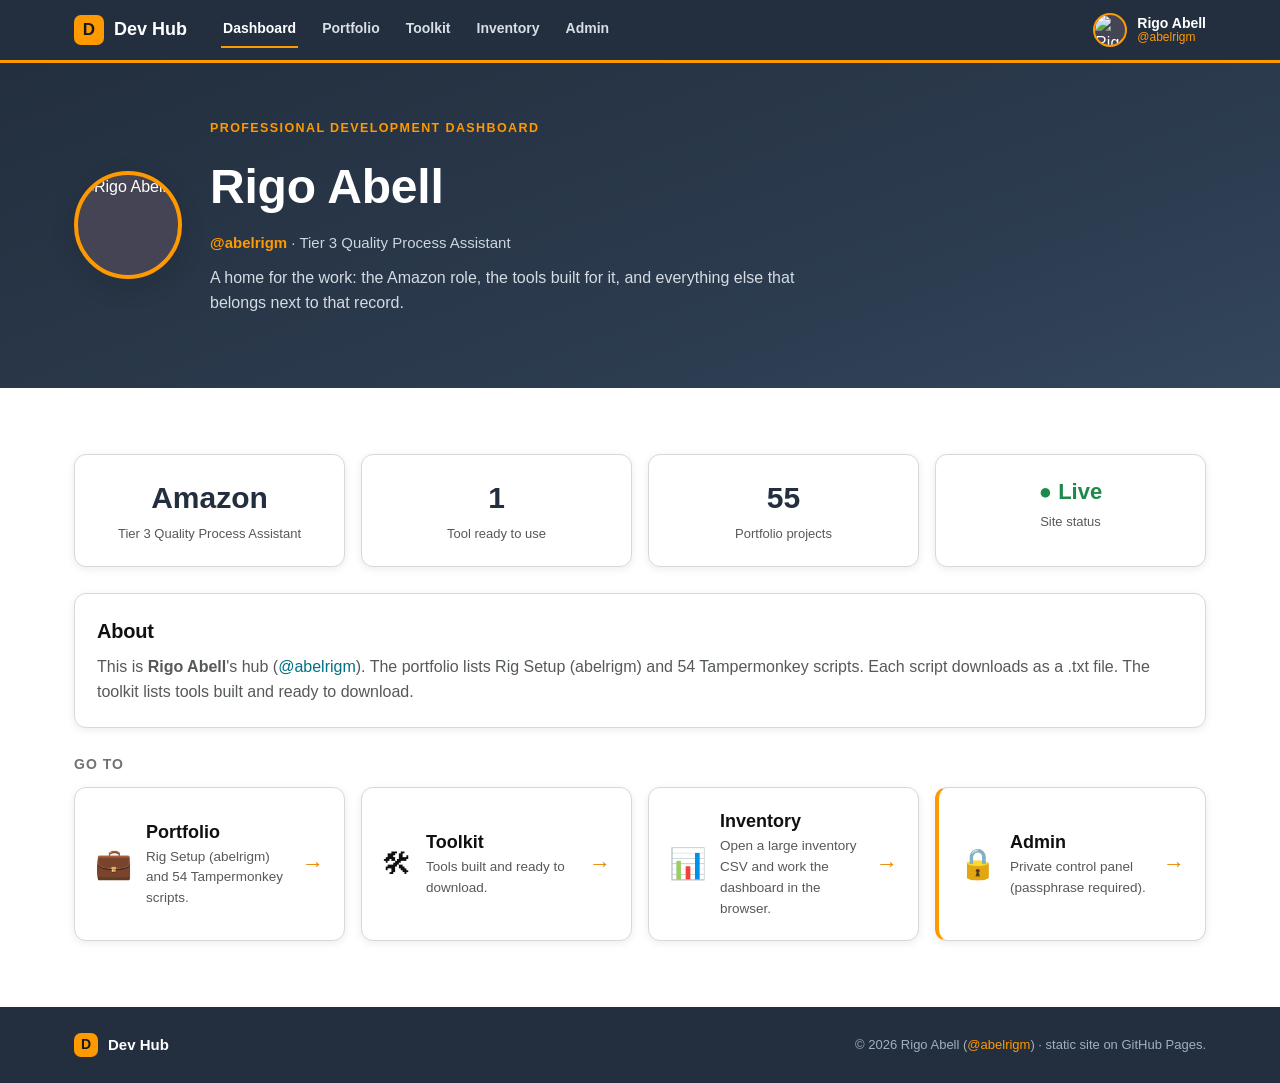
==== commit 47bc5b4a: "Add Dropzone Batch to the portfolio. Publish the move-container scan panel as a site download and a " ====
--- a/docs/index.html
+++ b/docs/index.html
@@ -48,7 +48,7 @@
         <div class="quicknums">
           <div class="qn"><span class="qn-num">Amazon</span><span class="qn-label"><span data-text="role"></span></span></div>
           <div class="qn"><span class="qn-num">1</span><span class="qn-label">Tool ready to use</span></div>
-          <div class="qn"><span class="qn-num">54</span><span class="qn-label">Portfolio projects</span></div>
+          <div class="qn"><span class="qn-num">55</span><span class="qn-label">Portfolio projects</span></div>
           <div class="qn"><span class="qn-num qn-live">&#9679; Live</span><span class="qn-label">Site status</span></div>
         </div>
 
@@ -56,7 +56,7 @@
           <h2>About</h2>
           <p>
             This is <strong data-text="name"></strong>'s hub (<span data-text="login"></span>).
-            The portfolio lists Rig Setup (abelrigm) and 53 Tampermonkey scripts. Each script
+            The portfolio lists Rig Setup (abelrigm) and 54 Tampermonkey scripts. Each script
             downloads as a .txt file. The toolkit lists tools built and ready to
             download.
           </p>
@@ -67,7 +67,7 @@
           <a class="navcard" href="portfolio.html">
             <span class="navcard-icon">&#128188;</span>
             <span class="navcard-body"><span class="navcard-name">Portfolio</span>
-              <span class="navcard-desc">Rig Setup (abelrigm) and 53 Tampermonkey scripts.</span></span>
+              <span class="navcard-desc">Rig Setup (abelrigm) and 54 Tampermonkey scripts.</span></span>
             <span class="navcard-go">&rarr;</span>
           </a>
           <a class="navcard" href="toolkit.html">
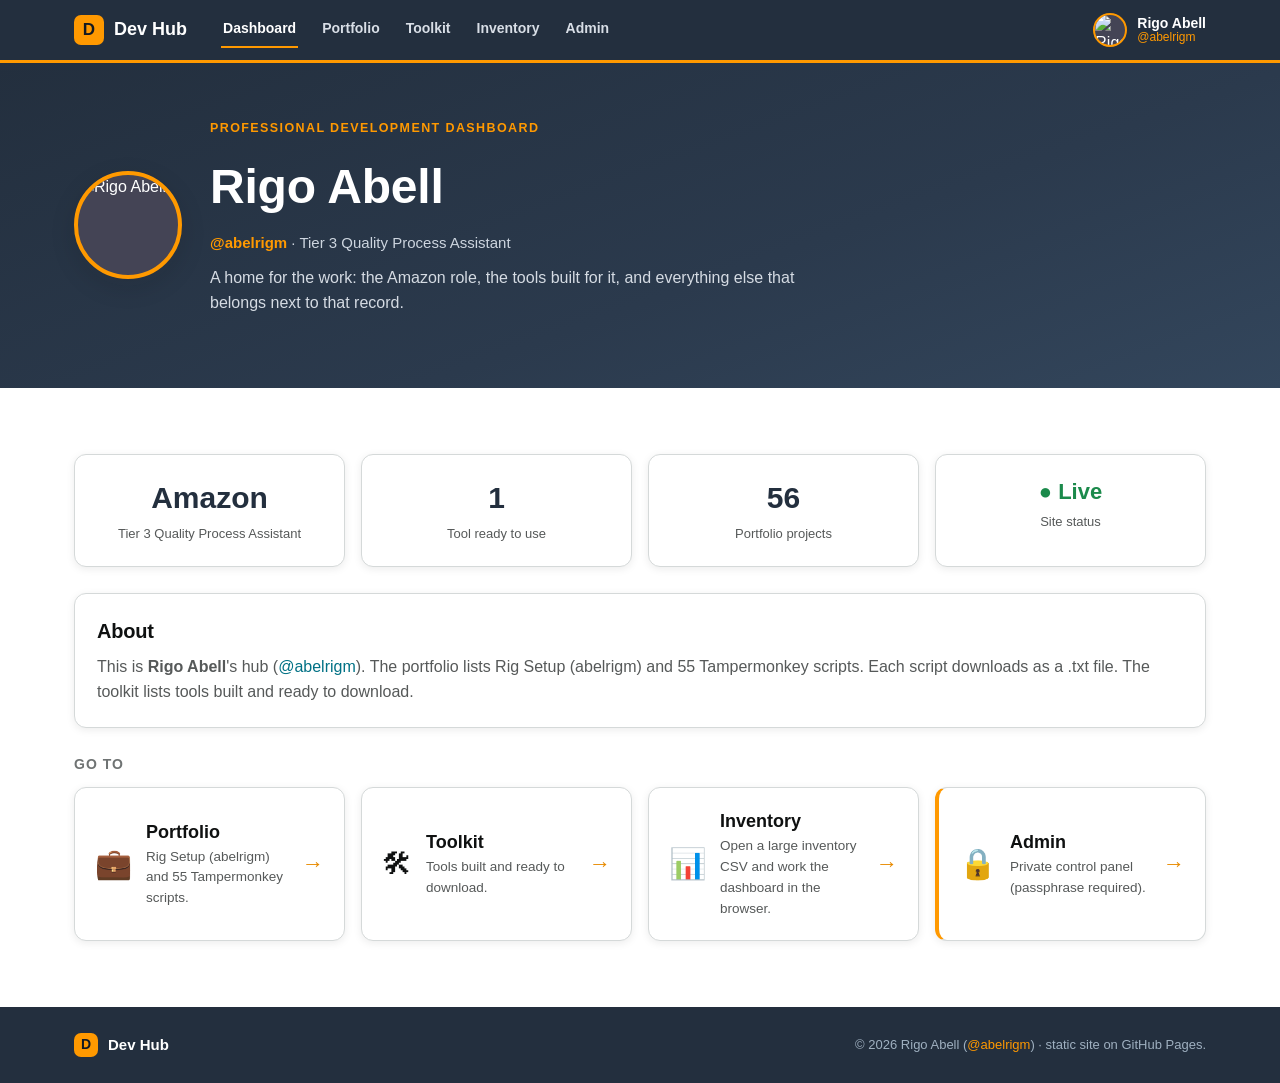
==== commit c9448c57: "Add a workspace cell on the ONT Base piles audit page. The cell sits under the Home, date, and Audit" ====
--- a/docs/index.html
+++ b/docs/index.html
@@ -48,7 +48,7 @@
         <div class="quicknums">
           <div class="qn"><span class="qn-num">Amazon</span><span class="qn-label"><span data-text="role"></span></span></div>
           <div class="qn"><span class="qn-num">1</span><span class="qn-label">Tool ready to use</span></div>
-          <div class="qn"><span class="qn-num">55</span><span class="qn-label">Portfolio projects</span></div>
+          <div class="qn"><span class="qn-num">56</span><span class="qn-label">Portfolio projects</span></div>
           <div class="qn"><span class="qn-num qn-live">&#9679; Live</span><span class="qn-label">Site status</span></div>
         </div>
 
@@ -56,7 +56,7 @@
           <h2>About</h2>
           <p>
             This is <strong data-text="name"></strong>'s hub (<span data-text="login"></span>).
-            The portfolio lists Rig Setup (abelrigm) and 54 Tampermonkey scripts. Each script
+            The portfolio lists Rig Setup (abelrigm) and 55 Tampermonkey scripts. Each script
             downloads as a .txt file. The toolkit lists tools built and ready to
             download.
           </p>
@@ -67,7 +67,7 @@
           <a class="navcard" href="portfolio.html">
             <span class="navcard-icon">&#128188;</span>
             <span class="navcard-body"><span class="navcard-name">Portfolio</span>
-              <span class="navcard-desc">Rig Setup (abelrigm) and 54 Tampermonkey scripts.</span></span>
+              <span class="navcard-desc">Rig Setup (abelrigm) and 55 Tampermonkey scripts.</span></span>
             <span class="navcard-go">&rarr;</span>
           </a>
           <a class="navcard" href="toolkit.html">
